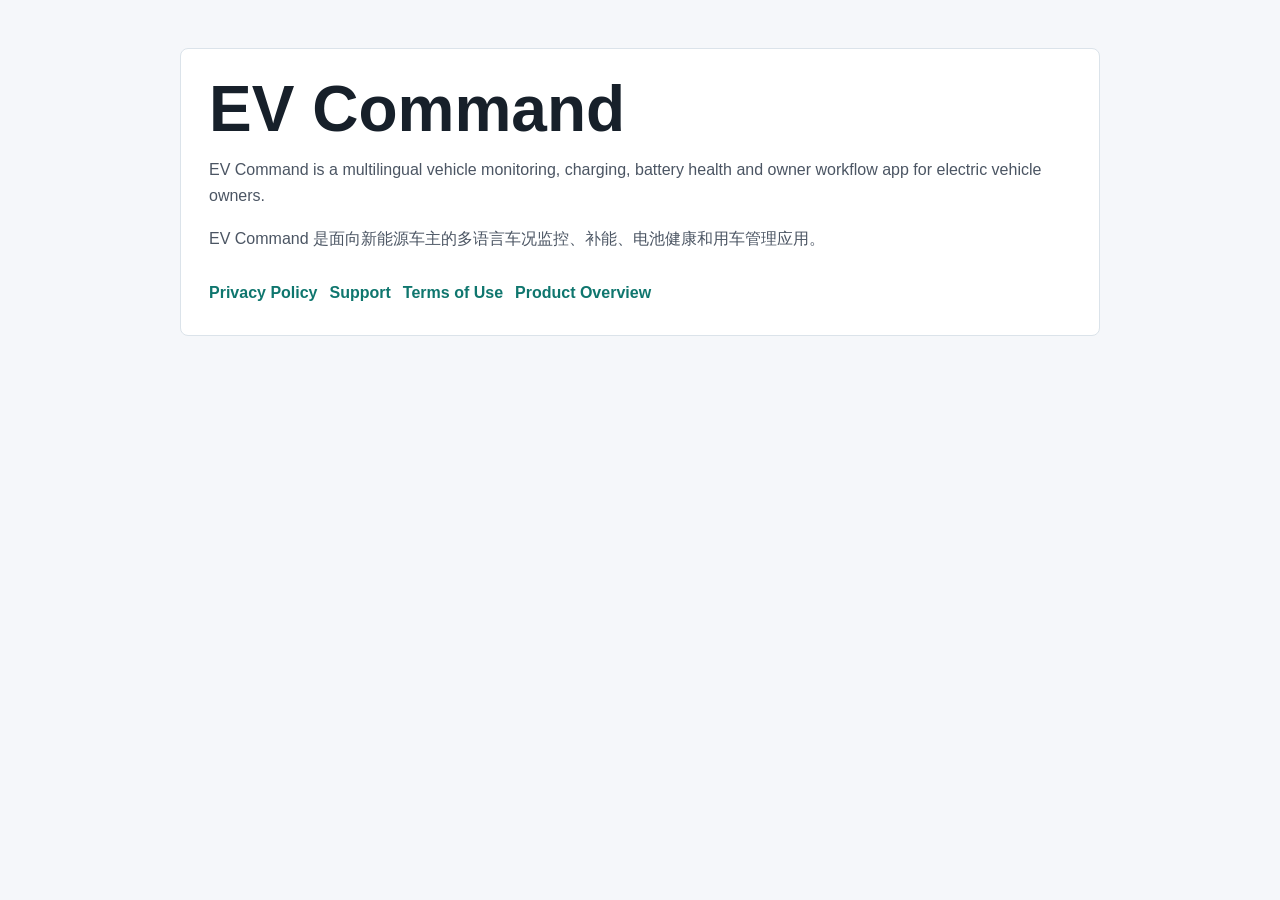
==== index.html @ b76dd8e4 "Publish EV Command support pages" ====
<!doctype html>
<html lang="en">
  <head>
    <meta charset="utf-8" />
    <meta name="viewport" content="width=device-width, initial-scale=1" />
    <title>EV Command</title>
    <style>
      :root { color-scheme: light; font-family: -apple-system, BlinkMacSystemFont, "Segoe UI", sans-serif; color: #17202a; background: #f5f7fa; }
      body { margin: 0; }
      main { max-width: 920px; margin: 0 auto; padding: 48px 20px; line-height: 1.65; }
      .panel { background: #fff; border: 1px solid #dbe3ea; border-radius: 8px; padding: 28px; }
      h1 { margin: 0 0 10px; font-size: clamp(34px, 7vw, 64px); line-height: 1; }
      p { color: #4b5563; }
      nav { display: flex; flex-wrap: wrap; gap: 12px; margin-top: 28px; }
      a { color: #0f766e; font-weight: 700; text-decoration: none; }
    </style>
  </head>
  <body>
    <main>
      <section class="panel">
        <h1>EV Command</h1>
        <p>EV Command is a multilingual vehicle monitoring, charging, battery health and owner workflow app for electric vehicle owners.</p>
        <p>EV Command 是面向新能源车主的多语言车况监控、补能、电池健康和用车管理应用。</p>
        <nav>
          <a href="./privacy.html">Privacy Policy</a>
          <a href="./support.html">Support</a>
          <a href="./terms.html">Terms of Use</a>
          <a href="./marketing.html">Product Overview</a>
        </nav>
      </section>
    </main>
  </body>
</html>
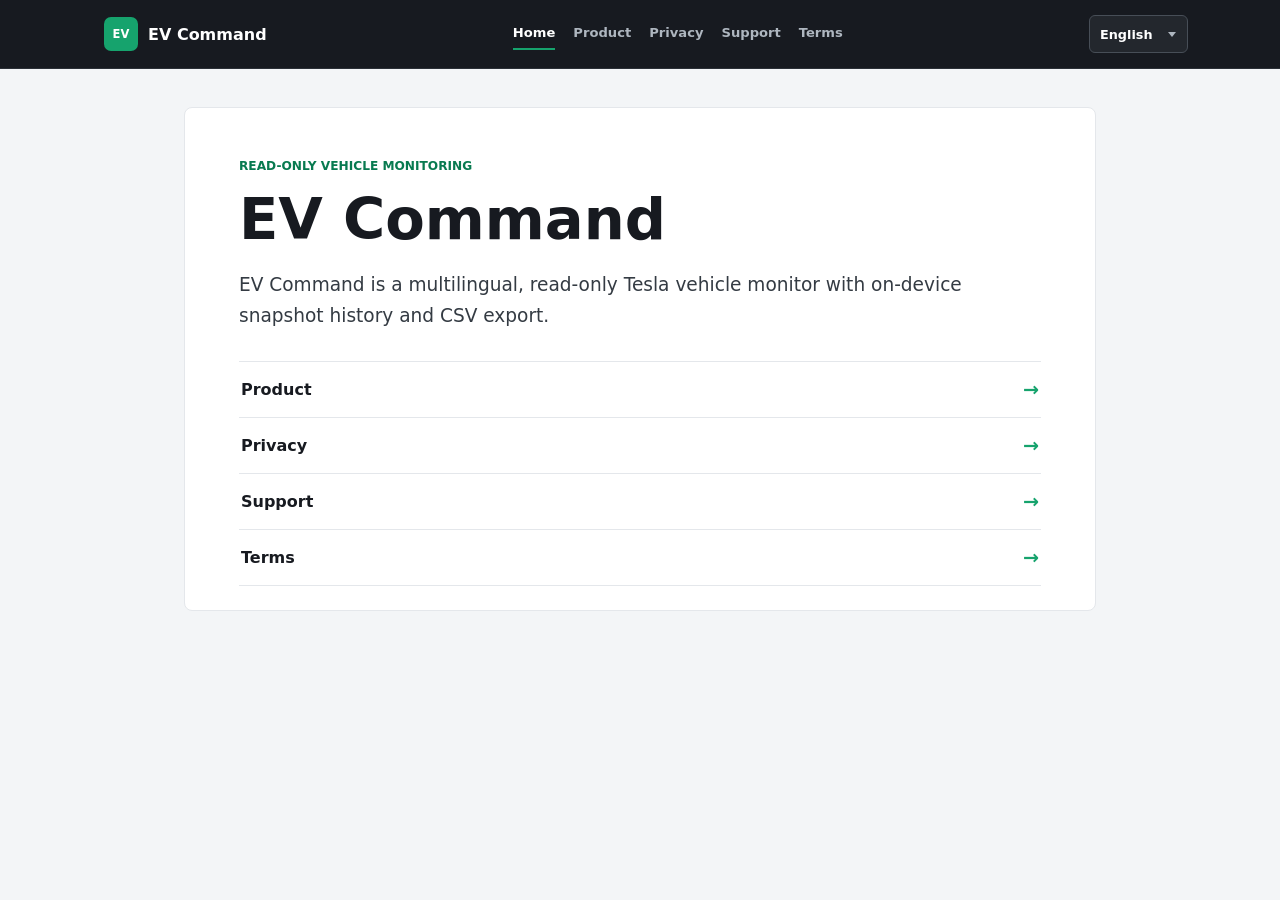
==== commit 76fe4a2c: "docs: publish EV Command release pages" ====
--- a/index.html
+++ b/index.html
@@ -1,32 +1,67 @@
 <!doctype html>
-<html lang="en">
+<html lang="en-US">
   <head>
     <meta charset="utf-8" />
     <meta name="viewport" content="width=device-width, initial-scale=1" />
-    <title>EV Command</title>
-    <style>
-      :root { color-scheme: light; font-family: -apple-system, BlinkMacSystemFont, "Segoe UI", sans-serif; color: #17202a; background: #f5f7fa; }
-      body { margin: 0; }
-      main { max-width: 920px; margin: 0 auto; padding: 48px 20px; line-height: 1.65; }
-      .panel { background: #fff; border: 1px solid #dbe3ea; border-radius: 8px; padding: 28px; }
-      h1 { margin: 0 0 10px; font-size: clamp(34px, 7vw, 64px); line-height: 1; }
-      p { color: #4b5563; }
-      nav { display: flex; flex-wrap: wrap; gap: 12px; margin-top: 28px; }
-      a { color: #0f766e; font-weight: 700; text-decoration: none; }
-    </style>
+    <meta name="theme-color" content="#171a20" />
+    <meta
+      name="description"
+      content="EV Command is a multilingual, read-only Tesla vehicle monitor with on-device snapshot history and CSV export."
+      data-i18n-content="index.description"
+    />
+    <title data-i18n="index.title">EV Command</title>
+    <link rel="stylesheet" href="./site.css" />
+    <script type="module" src="./site.js" defer></script>
   </head>
-  <body>
-    <main>
-      <section class="panel">
-        <h1>EV Command</h1>
-        <p>EV Command is a multilingual vehicle monitoring, charging, battery health and owner workflow app for electric vehicle owners.</p>
-        <p>EV Command 是面向新能源车主的多语言车况监控、补能、电池健康和用车管理应用。</p>
-        <nav>
-          <a href="./privacy.html">Privacy Policy</a>
-          <a href="./support.html">Support</a>
-          <a href="./terms.html">Terms of Use</a>
-          <a href="./marketing.html">Product Overview</a>
+  <body data-page="home">
+    <a class="skip-link" href="#main-content" data-i18n="common.skip">Skip to main content</a>
+    <header class="site-header">
+      <div class="header-inner">
+        <a class="brand-link" href="./index.html">
+          <span class="brand-mark" aria-hidden="true">EV</span>
+          <span data-i18n="common.brand">EV Command</span>
+        </a>
+        <nav
+          class="site-nav"
+          aria-label="Primary navigation"
+          data-i18n-aria-label="common.primaryNavigation"
+        >
+          <a class="nav-link" href="./index.html" aria-current="page" data-i18n="nav.home">Home</a>
+          <a class="nav-link" href="./marketing.html" data-i18n="nav.product">Product</a>
+          <a class="nav-link" href="./privacy.html" data-i18n="nav.privacy">Privacy</a>
+          <a class="nav-link" href="./support.html" data-i18n="nav.support">Support</a>
+          <a class="nav-link" href="./terms.html" data-i18n="nav.terms">Terms</a>
         </nav>
+        <div class="locale-control">
+          <label class="visually-hidden" for="locale-switcher" data-i18n="common.language">Language</label>
+          <select
+            id="locale-switcher"
+            aria-label="Language"
+            data-i18n-aria-label="common.language"
+          >
+            <option value="en-US" lang="en-US">English</option>
+            <option value="zh-Hans" lang="zh-Hans">简体中文</option>
+            <option value="yue-Hant-HK" lang="yue-Hant-HK">廣東話</option>
+            <option value="ko" lang="ko">한국어</option>
+            <option value="ja" lang="ja">日本語</option>
+            <option value="es-ES" lang="es-ES">Español</option>
+          </select>
+        </div>
+      </div>
+    </header>
+    <main id="main-content" class="site-main">
+      <section class="document home-document">
+        <p class="eyebrow" data-i18n="index.eyebrow">Read-only vehicle monitoring</p>
+        <h1 data-i18n="index.heading">EV Command</h1>
+        <p class="lead" data-i18n="index.intro">
+          EV Command is a multilingual, read-only Tesla vehicle monitor with on-device snapshot history and CSV export.
+        </p>
+        <div class="home-links">
+          <a class="home-link" href="./marketing.html" data-i18n="nav.product">Product</a>
+          <a class="home-link" href="./privacy.html" data-i18n="nav.privacy">Privacy</a>
+          <a class="home-link" href="./support.html" data-i18n="nav.support">Support</a>
+          <a class="home-link" href="./terms.html" data-i18n="nav.terms">Terms</a>
+        </div>
       </section>
     </main>
   </body>
--- a/site.css
+++ b/site.css
@@ -0,0 +1,420 @@
+:root {
+  color-scheme: light;
+  --page: #f3f5f7;
+  --surface: #ffffff;
+  --ink: #171a20;
+  --muted: #66707a;
+  --line: #e4e7eb;
+  --line-strong: #cfd5dc;
+  --green: #16a36d;
+  --green-dark: #087a50;
+  --green-soft: #e8f8f1;
+  --orange: #ff6a2f;
+  font-family: Inter, ui-sans-serif, system-ui, -apple-system, BlinkMacSystemFont,
+    "Segoe UI", "PingFang SC", "Hiragino Sans GB", "Microsoft YaHei",
+    "Apple SD Gothic Neo", "Noto Sans KR", "Hiragino Kaku Gothic ProN",
+    "Noto Sans JP", sans-serif;
+}
+
+* {
+  box-sizing: border-box;
+}
+
+html {
+  min-width: 320px;
+  scroll-behavior: smooth;
+}
+
+body {
+  background: var(--page);
+  color: var(--ink);
+  margin: 0;
+  min-height: 100vh;
+}
+
+a {
+  color: var(--green-dark);
+  text-decoration-thickness: 1px;
+  text-underline-offset: 3px;
+}
+
+a:hover {
+  color: var(--green);
+}
+
+a:focus-visible,
+select:focus-visible {
+  outline: 3px solid rgba(22, 163, 109, 0.3);
+  outline-offset: 3px;
+}
+
+.skip-link {
+  background: var(--surface);
+  border: 1px solid var(--line-strong);
+  border-radius: 6px;
+  color: var(--ink);
+  font-weight: 750;
+  left: 12px;
+  padding: 9px 12px;
+  position: fixed;
+  top: 12px;
+  transform: translateY(-160%);
+  z-index: 10;
+}
+
+.skip-link:focus {
+  transform: translateY(0);
+}
+
+.site-header {
+  background: #171a20;
+  border-bottom: 1px solid #2b3037;
+  color: #ffffff;
+}
+
+.header-inner {
+  display: grid;
+  gap: 12px;
+  grid-template-columns: minmax(0, 1fr) auto;
+  margin: 0 auto;
+  max-width: 1120px;
+  padding: 14px 16px 10px;
+}
+
+.brand-link {
+  align-items: center;
+  color: #ffffff;
+  display: inline-flex;
+  font-size: 1rem;
+  font-weight: 800;
+  gap: 10px;
+  grid-column: 1;
+  grid-row: 1;
+  justify-self: start;
+  letter-spacing: 0;
+  text-decoration: none;
+}
+
+.brand-link:hover {
+  color: #ffffff;
+}
+
+.brand-mark {
+  align-items: center;
+  background: var(--green);
+  border-radius: 7px;
+  color: #ffffff;
+  display: inline-flex;
+  font-size: 0.72rem;
+  font-weight: 900;
+  height: 34px;
+  justify-content: center;
+  letter-spacing: 0;
+  width: 34px;
+}
+
+.locale-control {
+  align-items: center;
+  display: flex;
+  grid-column: 2;
+  grid-row: 1;
+  justify-self: end;
+}
+
+.locale-control select {
+  appearance: none;
+  background: #23272d;
+  border: 1px solid #474e57;
+  border-radius: 6px;
+  color: #ffffff;
+  cursor: pointer;
+  font: inherit;
+  font-size: 0.8rem;
+  font-weight: 700;
+  max-width: 154px;
+  min-height: 38px;
+  padding: 7px 30px 7px 10px;
+}
+
+.locale-control::after {
+  border-color: #aeb6bf transparent transparent;
+  border-style: solid;
+  border-width: 5px 4px 0;
+  content: "";
+  margin-left: -20px;
+  pointer-events: none;
+}
+
+.site-nav {
+  display: grid;
+  gap: 2px;
+  grid-column: 1 / -1;
+  grid-template-columns: repeat(5, minmax(0, 1fr));
+  grid-row: 2;
+  min-width: 0;
+  padding: 2px 0 0;
+}
+
+.nav-link {
+  align-items: center;
+  border-bottom: 2px solid transparent;
+  color: #aeb6bf;
+  display: flex;
+  font-size: 0.72rem;
+  font-weight: 750;
+  justify-content: center;
+  line-height: 1.2;
+  min-height: 42px;
+  overflow-wrap: anywhere;
+  padding: 7px 1px 8px;
+  text-align: center;
+  text-decoration: none;
+}
+
+.nav-link:hover {
+  color: #ffffff;
+}
+
+.nav-link[aria-current="page"] {
+  border-bottom-color: var(--green);
+  color: #ffffff;
+}
+
+.site-main {
+  margin: 0 auto;
+  max-width: 960px;
+  padding: 20px 12px 40px;
+}
+
+.document {
+  background: var(--surface);
+  border: 1px solid var(--line);
+  border-radius: 8px;
+  padding: 24px 20px;
+}
+
+.eyebrow {
+  color: var(--green-dark);
+  font-size: 0.76rem;
+  font-weight: 850;
+  letter-spacing: 0;
+  margin: 0 0 12px;
+  text-transform: uppercase;
+}
+
+h1,
+h2 {
+  letter-spacing: 0;
+}
+
+h1 {
+  font-size: 2.35rem;
+  line-height: 1.08;
+  margin: 0;
+  overflow-wrap: anywhere;
+}
+
+h2 {
+  border-top: 1px solid var(--line);
+  font-size: 1.25rem;
+  line-height: 1.25;
+  margin: 32px 0 10px;
+  padding-top: 24px;
+}
+
+p,
+li {
+  color: #424a53;
+  font-size: 1rem;
+  line-height: 1.72;
+}
+
+p {
+  margin: 12px 0 0;
+}
+
+.lead {
+  color: #343b43;
+  font-size: 1.08rem;
+  line-height: 1.68;
+  margin-top: 18px;
+  max-width: 760px;
+}
+
+.updated {
+  color: var(--muted);
+  font-size: 0.88rem;
+  font-weight: 700;
+  margin-top: 12px;
+}
+
+.home-document {
+  padding-bottom: 12px;
+}
+
+.home-links {
+  border-top: 1px solid var(--line);
+  display: grid;
+  margin-top: 30px;
+}
+
+.home-link {
+  align-items: center;
+  border-bottom: 1px solid var(--line);
+  color: var(--ink);
+  display: flex;
+  font-weight: 800;
+  justify-content: space-between;
+  min-height: 56px;
+  padding: 13px 2px;
+  text-decoration: none;
+}
+
+.home-link::after {
+  color: var(--green);
+  content: "\2192";
+  font-size: 1.2rem;
+  margin-left: 16px;
+}
+
+.feature-list {
+  border-top: 1px solid var(--line);
+  list-style: none;
+  margin: 28px 0 0;
+  padding: 0;
+}
+
+.feature-list li {
+  border-bottom: 1px solid var(--line);
+  margin: 0;
+  padding: 15px 4px 15px 30px;
+  position: relative;
+}
+
+.feature-list li::before {
+  background: var(--green-soft);
+  border: 1px solid #b8e8d2;
+  border-radius: 6px;
+  color: var(--green-dark);
+  content: "\2713";
+  font-size: 0.72rem;
+  font-weight: 900;
+  height: 18px;
+  left: 2px;
+  line-height: 16px;
+  position: absolute;
+  text-align: center;
+  top: 20px;
+  width: 18px;
+}
+
+.topic-label {
+  color: var(--ink);
+  display: block;
+  font-weight: 850;
+  margin-bottom: 2px;
+}
+
+.support-topics {
+  border-top: 1px solid var(--line);
+  margin-top: 24px;
+}
+
+.support-topics p {
+  border-bottom: 1px solid var(--line);
+  margin: 0;
+  padding: 18px 2px;
+}
+
+#account-deletion {
+  scroll-margin-top: 20px;
+}
+
+.visually-hidden {
+  clip: rect(0 0 0 0);
+  clip-path: inset(50%);
+  height: 1px;
+  overflow: hidden;
+  position: absolute;
+  white-space: nowrap;
+  width: 1px;
+}
+
+@media (min-width: 760px) {
+  .header-inner {
+    align-items: center;
+    gap: 24px;
+    grid-template-columns: auto minmax(0, 1fr) auto;
+    min-height: 68px;
+    padding: 10px 24px;
+  }
+
+  .site-nav {
+    display: flex;
+    gap: 18px;
+    grid-column: auto;
+    grid-row: 1;
+    justify-content: center;
+    padding: 0;
+  }
+
+  .nav-link {
+    flex: 0 0 auto;
+    font-size: 0.82rem;
+    min-height: 0;
+    padding: 7px 0 8px;
+  }
+
+  .brand-link {
+    grid-column: 1;
+  }
+
+  .locale-control {
+    grid-column: 3;
+  }
+
+  .site-main {
+    padding: 38px 24px 64px;
+  }
+
+  .document {
+    padding: 48px 54px;
+  }
+
+  .home-document {
+    padding-bottom: 24px;
+  }
+
+  h1 {
+    font-size: 3.6rem;
+  }
+
+  h2 {
+    font-size: 1.38rem;
+  }
+
+  .lead {
+    font-size: 1.16rem;
+  }
+}
+
+@media print {
+  body {
+    background: #ffffff;
+  }
+
+  .skip-link,
+  .site-header {
+    display: none;
+  }
+
+  .site-main {
+    max-width: none;
+    padding: 0;
+  }
+
+  .document {
+    border: 0;
+    padding: 0;
+  }
+}
